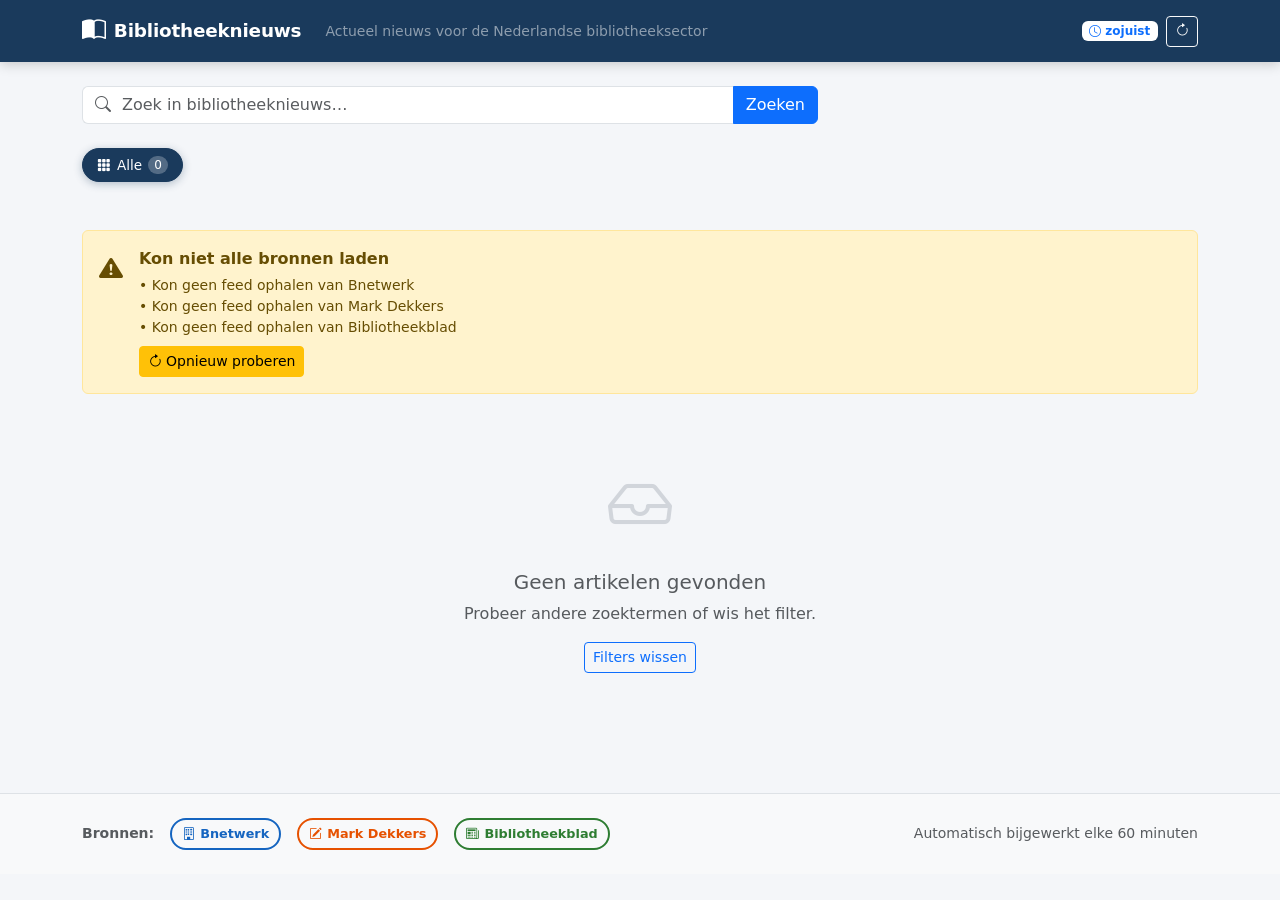
==== index.html @ ea824e27 "Converteer naar statische website (geen backend nodig) Volledig client-side app in HTML+JS — gewoon " ====
<!DOCTYPE html>
<html lang="nl">
<head>
  <meta charset="UTF-8">
  <meta name="viewport" content="width=device-width, initial-scale=1.0">
  <meta name="description" content="Actueel bibliotheeknieuws uit Nederland — automatisch bijgewerkt.">
  <title>Bibliotheeknieuws</title>
  <link rel="stylesheet" href="https://cdn.jsdelivr.net/npm/bootstrap@5.3.3/dist/css/bootstrap.min.css">
  <link rel="stylesheet" href="https://cdn.jsdelivr.net/npm/bootstrap-icons@1.11.3/font/bootstrap-icons.css">
  <link rel="stylesheet" href="static/style.css">
</head>
<body>

<!-- NAVBAR -->
<nav class="navbar navbar-expand-lg navbar-dark sticky-top" id="main-navbar">
  <div class="container-xl">
    <a class="navbar-brand d-flex align-items-center gap-2" href="index.html">
      <i class="bi bi-book-half fs-4"></i>
      <span class="fw-bold">Bibliotheeknieuws</span>
    </a>
    <span class="navbar-text text-white-50 small ms-2 d-none d-lg-block">
      Actueel nieuws voor de Nederlandse bibliotheeksector
    </span>
    <div class="ms-auto d-flex align-items-center gap-2">
      <span class="badge bg-white text-primary small d-none d-md-flex align-items-center gap-1" id="update-badge" style="display:none!important">
        <i class="bi bi-clock"></i>
        <span id="update-time"></span>
      </span>
      <button class="btn btn-sm btn-outline-light" id="refresh-btn" title="Nu bijwerken">
        <i class="bi bi-arrow-clockwise" id="refresh-icon"></i>
      </button>
    </div>
  </div>
</nav>

<!-- MAIN -->
<main class="container-xl py-4">

  <!-- Search bar -->
  <div class="row mb-4">
    <div class="col-lg-8">
      <div class="input-group">
        <span class="input-group-text bg-white border-end-0">
          <i class="bi bi-search text-muted"></i>
        </span>
        <input type="search" id="search-input" class="form-control border-start-0 ps-0"
               placeholder="Zoek in bibliotheeknieuws…" autocomplete="off">
        <button class="btn btn-primary" id="search-btn">Zoeken</button>
      </div>
    </div>
    <div class="col-lg-4 d-flex align-items-center justify-content-lg-end mt-2 mt-lg-0">
      <span id="results-count" class="text-muted small"></span>
    </div>
  </div>

  <!-- Category filter -->
  <div class="mb-4">
    <div class="d-flex flex-wrap gap-2 align-items-center" id="category-bar">
      <button class="category-pill active" data-category="Alle">
        <i class="bi bi-grid-3x3-gap-fill"></i> Alle
        <span class="count" id="count-alle">0</span>
      </button>
      <!-- Category pills inserted by JS -->
    </div>
  </div>

  <!-- Source filter -->
  <div class="d-flex flex-wrap gap-2 mb-4" id="source-bar">
    <!-- Source buttons inserted by JS -->
  </div>

  <!-- Loading state -->
  <div id="loading-state" class="py-5 text-center">
    <div class="spinner-border text-primary mb-3" role="status"></div>
    <p class="text-muted">Nieuws ophalen…</p>
  </div>

  <!-- Error state -->
  <div id="error-state" class="d-none">
    <div class="alert alert-warning d-flex align-items-start gap-3">
      <i class="bi bi-exclamation-triangle-fill fs-4 mt-1"></i>
      <div>
        <strong>Kon niet alle bronnen laden</strong>
        <div id="error-detail" class="small mt-1"></div>
        <button class="btn btn-sm btn-warning mt-2" id="retry-btn">
          <i class="bi bi-arrow-clockwise me-1"></i>Opnieuw proberen
        </button>
      </div>
    </div>
  </div>

  <!-- Article grid -->
  <div class="row g-4 d-none" id="articles-grid"></div>

  <!-- Empty state -->
  <div class="text-center py-5 d-none" id="empty-state">
    <div class="empty-state-icon mb-3"><i class="bi bi-inbox"></i></div>
    <h3 class="h5 text-muted">Geen artikelen gevonden</h3>
    <p class="text-muted">Probeer andere zoektermen of wis het filter.</p>
    <button class="btn btn-outline-primary btn-sm" id="clear-filter-btn">
      Filters wissen
    </button>
  </div>

</main>

<!-- FOOTER -->
<footer class="mt-5 py-4 border-top bg-light">
  <div class="container-xl">
    <div class="row g-3 align-items-center">
      <div class="col-md-8">
        <div class="d-flex flex-wrap gap-3 align-items-center" id="footer-sources"></div>
      </div>
      <div class="col-md-4 text-md-end text-muted small">
        Automatisch bijgewerkt elke 60 minuten
      </div>
    </div>
  </div>
</footer>

<!-- Toast container -->
<div id="toast-container" class="position-fixed bottom-0 end-0 p-3" style="z-index:9999"></div>

<script src="https://cdn.jsdelivr.net/npm/bootstrap@5.3.3/dist/js/bootstrap.bundle.min.js"></script>
<script src="static/app.js"></script>
</body>
</html>
---- static/style.css ----
/* =====================================================================
   Bibliotheeknieuws — main stylesheet
   ===================================================================== */

:root {
  --primary:      #1a3a5c;
  --primary-dark: #0f2540;
  --accent:       #f57c00;
  --bg:           #f4f6f9;
  --card-bg:      #ffffff;
  --card-shadow:  0 2px 8px rgba(0,0,0,.08);
  --card-shadow-h:0 6px 20px rgba(0,0,0,.14);
  --radius:       12px;
  --radius-sm:    6px;
  --text-muted:   #6b7280;
}

/* ----- Base ----- */
body {
  background: var(--bg);
  font-family: 'Segoe UI', system-ui, sans-serif;
  color: #1a1a2e;
}

/* ----- Navbar ----- */
#main-navbar {
  background: var(--primary) !important;
  box-shadow: 0 2px 12px rgba(0,0,0,.2);
}
#main-navbar .navbar-brand {
  font-size: 1.15rem;
  letter-spacing: -.01em;
}

/* ----- Source badges ----- */
.source-badge {
  display: inline-flex;
  align-items: center;
  gap: 5px;
  padding: 4px 10px;
  border-radius: 20px;
  border: 2px solid var(--src-color, #555);
  color: var(--src-color, #555);
  font-weight: 600;
  font-size: .8rem;
  transition: background .15s, color .15s;
}
.source-badge:hover {
  background: var(--src-color, #555);
  color: #fff;
}

.source-badge-sm {
  display: inline-flex;
  align-items: center;
  gap: 4px;
  padding: 2px 8px;
  border-radius: 20px;
  background: color-mix(in srgb, var(--src-color, #555) 12%, transparent);
  color: var(--src-color, #555);
  font-weight: 600;
  font-size: .72rem;
  white-space: nowrap;
}

/* ----- Source filter buttons ----- */
.source-filter-btn {
  display: inline-flex;
  align-items: center;
  gap: 6px;
  padding: 5px 14px;
  border-radius: 20px;
  border: 1.5px solid var(--src-color, #555);
  color: var(--src-color, #555);
  background: #fff;
  font-size: .82rem;
  font-weight: 600;
  cursor: pointer;
  transition: background .15s, color .15s;
}
.source-filter-btn .badge {
  background: color-mix(in srgb, var(--src-color, #555) 15%, transparent);
  color: var(--src-color, #555);
  font-weight: 700;
}
.source-filter-btn:hover,
.source-filter-btn.active {
  background: var(--src-color, #555);
  color: #fff;
}
.source-filter-btn.active .badge {
  background: rgba(255,255,255,.25);
  color: #fff;
}

/* ----- Category pills (filter bar) ----- */
.category-pill {
  display: inline-flex;
  align-items: center;
  gap: 6px;
  padding: 6px 14px;
  border-radius: 20px;
  border: 1.5px solid #d1d5db;
  color: #374151;
  text-decoration: none;
  font-size: .85rem;
  font-weight: 500;
  background: #fff;
  transition: border-color .15s, background .15s, color .15s, transform .1s;
}
.category-pill:hover {
  border-color: var(--primary);
  color: var(--primary);
  transform: translateY(-1px);
}
.category-pill.active {
  background: var(--primary);
  border-color: var(--primary);
  color: #fff;
  box-shadow: 0 2px 8px rgba(26,58,92,.3);
}
.category-pill .count {
  background: rgba(0,0,0,.1);
  border-radius: 10px;
  padding: 0 6px;
  font-size: .75rem;
}
.category-pill.active .count {
  background: rgba(255,255,255,.25);
}

/* ----- Category tags on cards ----- */
.category-tag {
  display: inline-flex;
  align-items: center;
  padding: 2px 8px;
  border-radius: 4px;
  font-size: .7rem;
  font-weight: 600;
  text-transform: uppercase;
  letter-spacing: .03em;
}

/* Category colours */
.cat-digitaal                { background:#dbeafe; color:#1d4ed8; }
.cat-beleid                  { background:#ede9fe; color:#6d28d9; }
.cat-lezen--educatie,
.cat-lezen-educatie          { background:#d1fae5; color:#065f46; }
.cat-statistieken            { background:#ccfbf1; color:#0f766e; }
.cat-innovatie               { background:#fef9c3; color:#854d0e; }
.cat-collectie               { background:#ffedd5; color:#9a3412; }
.cat-organisatie             { background:#f3f4f6; color:#374151; }
.cat-evenementen             { background:#fce7f3; color:#9d174d; }
.cat-overig                  { background:#f1f5f9; color:#475569; }

/* ----- News cards ----- */
.news-card {
  background: var(--card-bg);
  border-radius: var(--radius);
  box-shadow: var(--card-shadow);
  display: flex;
  flex-direction: column;
  overflow: hidden;
  transition: box-shadow .2s, transform .2s;
  position: relative;
}
.news-card:hover {
  box-shadow: var(--card-shadow-h);
  transform: translateY(-3px);
}

.news-card-img {
  height: 180px;
  overflow: hidden;
  background: #e5e7eb;
}
.news-card-img img {
  width: 100%;
  height: 100%;
  object-fit: cover;
  transition: transform .3s;
}
.news-card:hover .news-card-img img {
  transform: scale(1.04);
}

.news-card-body {
  padding: 1rem 1.1rem .75rem;
  flex: 1;
}

.news-title {
  font-size: 1rem;
  font-weight: 650;
  line-height: 1.35;
  margin-bottom: .4rem;
  /* 3-line clamp */
  display: -webkit-box;
  -webkit-line-clamp: 3;
  -webkit-box-orient: vertical;
  overflow: hidden;
}
.news-title a:hover {
  color: var(--primary) !important;
}

.news-summary {
  font-size: .85rem;
  line-height: 1.5;
  /* 3-line clamp */
  display: -webkit-box;
  -webkit-line-clamp: 3;
  -webkit-box-orient: vertical;
  overflow: hidden;
  margin-bottom: 0;
}

.news-card-footer {
  padding: .75rem 1.1rem;
  border-top: 1px solid #f1f5f9;
}
.btn-read-more {
  font-size: .82rem;
  font-weight: 600;
  color: var(--primary);
  text-decoration: none;
  display: inline-flex;
  align-items: center;
  gap: 4px;
  transition: gap .15s;
}
.btn-read-more:hover {
  gap: 8px;
  color: var(--accent);
}

/* ----- Empty state ----- */
.empty-state-icon {
  font-size: 4rem;
  color: #d1d5db;
}

/* ----- Pagination ----- */
.pagination .page-link {
  border-radius: var(--radius-sm) !important;
  color: var(--primary);
  border: 1.5px solid #e5e7eb;
}
.pagination .page-item.active .page-link {
  background: var(--primary);
  border-color: var(--primary);
}
.pagination .page-link:hover {
  background: #e8f0fe;
  border-color: var(--primary);
}

/* ----- Search input ----- */
.input-group .form-control:focus {
  box-shadow: none;
  border-color: var(--primary);
}
.input-group .input-group-text {
  border-color: #dee2e6;
}

/* ----- Refresh spinner ----- */
.spin {
  animation: spin .6s linear infinite;
}
@keyframes spin { to { transform: rotate(360deg); } }

/* ----- Scrollbar (WebKit) ----- */
::-webkit-scrollbar { width: 6px; height: 6px; }
::-webkit-scrollbar-track { background: transparent; }
::-webkit-scrollbar-thumb { background: #c4c9d4; border-radius: 3px; }
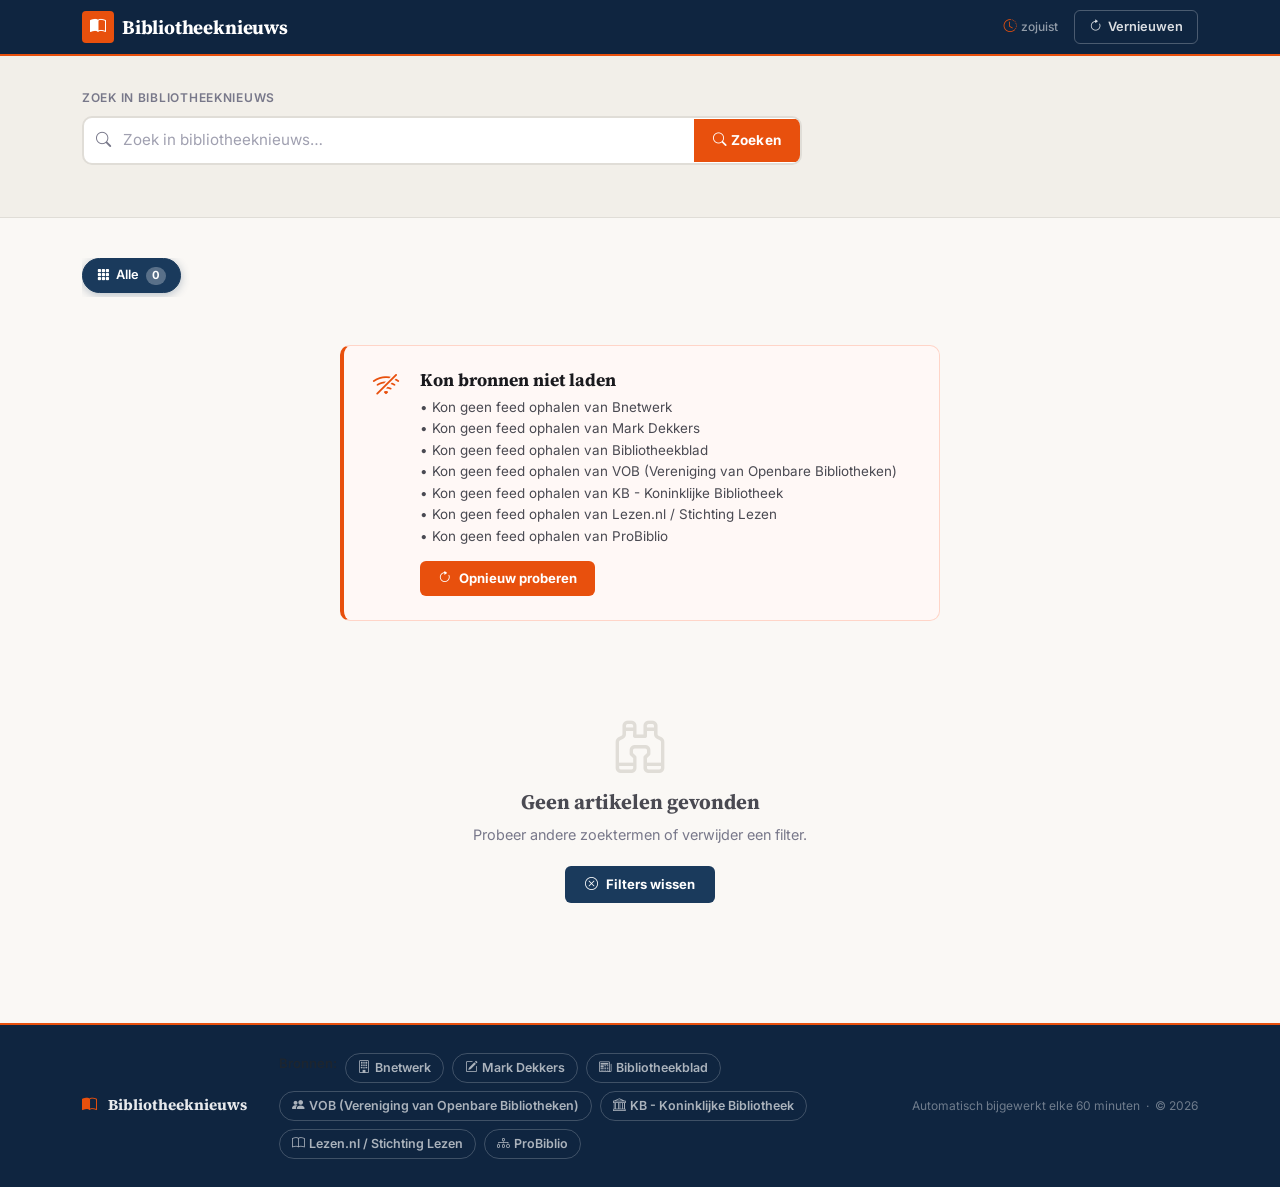
==== commit ca5382ca: "Verbeter UI/UX en content van bibliotheeknieuws-aggregator UI/UX (nu.nl + De Correspondent stijl): -" ====
--- a/index.html
+++ b/index.html
@@ -5,6 +5,9 @@
   <meta name="viewport" content="width=device-width, initial-scale=1.0">
   <meta name="description" content="Actueel bibliotheeknieuws uit Nederland — automatisch bijgewerkt.">
   <title>Bibliotheeknieuws</title>
+  <link rel="preconnect" href="https://fonts.googleapis.com">
+  <link rel="preconnect" href="https://fonts.gstatic.com" crossorigin>
+  <link href="https://fonts.googleapis.com/css2?family=Source+Serif+4:ital,opsz,wght@0,8..60,400;0,8..60,600;0,8..60,700;1,8..60,400&family=Inter:wght@400;500;600;700&display=swap" rel="stylesheet">
   <link rel="stylesheet" href="https://cdn.jsdelivr.net/npm/bootstrap@5.3.3/dist/css/bootstrap.min.css">
   <link rel="stylesheet" href="https://cdn.jsdelivr.net/npm/bootstrap-icons@1.11.3/font/bootstrap-icons.css">
   <link rel="stylesheet" href="static/style.css">
@@ -12,107 +15,206 @@
 <body>
 
 <!-- NAVBAR -->
-<nav class="navbar navbar-expand-lg navbar-dark sticky-top" id="main-navbar">
+<nav class="navbar sticky-top" id="main-navbar">
   <div class="container-xl">
     <a class="navbar-brand d-flex align-items-center gap-2" href="index.html">
-      <i class="bi bi-book-half fs-4"></i>
-      <span class="fw-bold">Bibliotheeknieuws</span>
+      <span class="navbar-logo-icon"><i class="bi bi-book-half"></i></span>
+      <span class="navbar-title">Bibliotheeknieuws</span>
     </a>
-    <span class="navbar-text text-white-50 small ms-2 d-none d-lg-block">
-      Actueel nieuws voor de Nederlandse bibliotheeksector
-    </span>
-    <div class="ms-auto d-flex align-items-center gap-2">
-      <span class="badge bg-white text-primary small d-none d-md-flex align-items-center gap-1" id="update-badge" style="display:none!important">
-        <i class="bi bi-clock"></i>
+    <div class="ms-auto d-flex align-items-center gap-3">
+      <span class="update-badge d-none d-md-flex align-items-center gap-1" id="update-badge" style="display:none!important">
+        <i class="bi bi-clock-history"></i>
         <span id="update-time"></span>
       </span>
-      <button class="btn btn-sm btn-outline-light" id="refresh-btn" title="Nu bijwerken">
+      <button class="btn-refresh" id="refresh-btn" title="Nu bijwerken">
         <i class="bi bi-arrow-clockwise" id="refresh-icon"></i>
+        <span class="d-none d-sm-inline">Vernieuwen</span>
       </button>
     </div>
   </div>
 </nav>
+
+<!-- HERO / SEARCH -->
+<div class="search-hero">
+  <div class="container-xl">
+    <div class="search-hero-inner">
+      <div class="search-wrapper">
+        <label class="search-label" for="search-input">Zoek in bibliotheeknieuws</label>
+        <div class="search-input-group">
+          <i class="bi bi-search search-icon"></i>
+          <input type="search" id="search-input" class="search-field"
+                 placeholder="Zoek in bibliotheeknieuws…" autocomplete="off">
+          <button class="btn-search" id="search-btn">
+            <i class="bi bi-search me-1"></i>Zoeken
+          </button>
+        </div>
+      </div>
+      <div class="results-count-wrap">
+        <span id="results-count" class="results-count"></span>
+      </div>
+    </div>
+  </div>
+</div>
 
 <!-- MAIN -->
 <main class="container-xl py-4">
 
-  <!-- Search bar -->
-  <div class="row mb-4">
-    <div class="col-lg-8">
-      <div class="input-group">
-        <span class="input-group-text bg-white border-end-0">
-          <i class="bi bi-search text-muted"></i>
-        </span>
-        <input type="search" id="search-input" class="form-control border-start-0 ps-0"
-               placeholder="Zoek in bibliotheeknieuws…" autocomplete="off">
-        <button class="btn btn-primary" id="search-btn">Zoeken</button>
-      </div>
-    </div>
-    <div class="col-lg-4 d-flex align-items-center justify-content-lg-end mt-2 mt-lg-0">
-      <span id="results-count" class="text-muted small"></span>
-    </div>
-  </div>
-
   <!-- Category filter -->
-  <div class="mb-4">
-    <div class="d-flex flex-wrap gap-2 align-items-center" id="category-bar">
-      <button class="category-pill active" data-category="Alle">
-        <i class="bi bi-grid-3x3-gap-fill"></i> Alle
-        <span class="count" id="count-alle">0</span>
-      </button>
-      <!-- Category pills inserted by JS -->
+  <div class="filter-section mb-3">
+    <div class="category-scroll-wrap">
+      <div class="d-flex gap-2 align-items-center" id="category-bar">
+        <button class="category-pill active" data-category="Alle">
+          <i class="bi bi-grid-3x3-gap-fill"></i>
+          <span>Alle</span>
+          <span class="count" id="count-alle">0</span>
+        </button>
+        <!-- Category pills inserted by JS -->
+      </div>
     </div>
   </div>
 
   <!-- Source filter -->
-  <div class="d-flex flex-wrap gap-2 mb-4" id="source-bar">
-    <!-- Source buttons inserted by JS -->
-  </div>
-
-  <!-- Loading state -->
-  <div id="loading-state" class="py-5 text-center">
-    <div class="spinner-border text-primary mb-3" role="status"></div>
-    <p class="text-muted">Nieuws ophalen…</p>
+  <div class="source-scroll-wrap mb-4">
+    <div class="d-flex gap-2" id="source-bar">
+      <!-- Source buttons inserted by JS -->
+    </div>
+  </div>
+
+  <!-- Loading state: skeleton cards -->
+  <div id="loading-state">
+    <div class="row g-3">
+      <div class="col-12 col-sm-6 col-lg-4">
+        <div class="skeleton-card">
+          <div class="skeleton-img"></div>
+          <div class="skeleton-body">
+            <div class="skeleton-line skeleton-line--short"></div>
+            <div class="skeleton-line skeleton-line--full"></div>
+            <div class="skeleton-line skeleton-line--full"></div>
+            <div class="skeleton-line skeleton-line--medium"></div>
+            <div class="skeleton-footer">
+              <div class="skeleton-line skeleton-line--xs"></div>
+              <div class="skeleton-line skeleton-line--xs"></div>
+            </div>
+          </div>
+        </div>
+      </div>
+      <div class="col-12 col-sm-6 col-lg-4">
+        <div class="skeleton-card">
+          <div class="skeleton-img"></div>
+          <div class="skeleton-body">
+            <div class="skeleton-line skeleton-line--short"></div>
+            <div class="skeleton-line skeleton-line--full"></div>
+            <div class="skeleton-line skeleton-line--medium"></div>
+            <div class="skeleton-line skeleton-line--full"></div>
+            <div class="skeleton-footer">
+              <div class="skeleton-line skeleton-line--xs"></div>
+              <div class="skeleton-line skeleton-line--xs"></div>
+            </div>
+          </div>
+        </div>
+      </div>
+      <div class="col-12 col-sm-6 col-lg-4 d-none d-lg-block">
+        <div class="skeleton-card">
+          <div class="skeleton-img"></div>
+          <div class="skeleton-body">
+            <div class="skeleton-line skeleton-line--short"></div>
+            <div class="skeleton-line skeleton-line--full"></div>
+            <div class="skeleton-line skeleton-line--full"></div>
+            <div class="skeleton-line skeleton-line--medium"></div>
+            <div class="skeleton-footer">
+              <div class="skeleton-line skeleton-line--xs"></div>
+              <div class="skeleton-line skeleton-line--xs"></div>
+            </div>
+          </div>
+        </div>
+      </div>
+      <div class="col-12 col-sm-6 col-lg-4 d-none d-sm-block">
+        <div class="skeleton-card">
+          <div class="skeleton-img"></div>
+          <div class="skeleton-body">
+            <div class="skeleton-line skeleton-line--short"></div>
+            <div class="skeleton-line skeleton-line--full"></div>
+            <div class="skeleton-line skeleton-line--medium"></div>
+            <div class="skeleton-footer">
+              <div class="skeleton-line skeleton-line--xs"></div>
+              <div class="skeleton-line skeleton-line--xs"></div>
+            </div>
+          </div>
+        </div>
+      </div>
+      <div class="col-12 col-sm-6 col-lg-4 d-none d-lg-block">
+        <div class="skeleton-card">
+          <div class="skeleton-img"></div>
+          <div class="skeleton-body">
+            <div class="skeleton-line skeleton-line--short"></div>
+            <div class="skeleton-line skeleton-line--full"></div>
+            <div class="skeleton-line skeleton-line--full"></div>
+            <div class="skeleton-footer">
+              <div class="skeleton-line skeleton-line--xs"></div>
+              <div class="skeleton-line skeleton-line--xs"></div>
+            </div>
+          </div>
+        </div>
+      </div>
+      <div class="col-12 col-sm-6 col-lg-4 d-none d-lg-block">
+        <div class="skeleton-card">
+          <div class="skeleton-img"></div>
+          <div class="skeleton-body">
+            <div class="skeleton-line skeleton-line--short"></div>
+            <div class="skeleton-line skeleton-line--full"></div>
+            <div class="skeleton-line skeleton-line--medium"></div>
+            <div class="skeleton-line skeleton-line--full"></div>
+            <div class="skeleton-footer">
+              <div class="skeleton-line skeleton-line--xs"></div>
+              <div class="skeleton-line skeleton-line--xs"></div>
+            </div>
+          </div>
+        </div>
+      </div>
+    </div>
+    <p class="loading-label">Nieuws ophalen…</p>
   </div>
 
   <!-- Error state -->
   <div id="error-state" class="d-none">
-    <div class="alert alert-warning d-flex align-items-start gap-3">
-      <i class="bi bi-exclamation-triangle-fill fs-4 mt-1"></i>
-      <div>
-        <strong>Kon niet alle bronnen laden</strong>
-        <div id="error-detail" class="small mt-1"></div>
-        <button class="btn btn-sm btn-warning mt-2" id="retry-btn">
-          <i class="bi bi-arrow-clockwise me-1"></i>Opnieuw proberen
+    <div class="error-card">
+      <div class="error-icon"><i class="bi bi-wifi-off"></i></div>
+      <div class="error-content">
+        <h2 class="error-title">Kon bronnen niet laden</h2>
+        <p class="error-detail" id="error-detail"></p>
+        <button class="btn-retry" id="retry-btn">
+          <i class="bi bi-arrow-clockwise me-2"></i>Opnieuw proberen
         </button>
       </div>
     </div>
   </div>
 
   <!-- Article grid -->
-  <div class="row g-4 d-none" id="articles-grid"></div>
+  <div class="row g-3 d-none" id="articles-grid"></div>
 
   <!-- Empty state -->
-  <div class="text-center py-5 d-none" id="empty-state">
-    <div class="empty-state-icon mb-3"><i class="bi bi-inbox"></i></div>
-    <h3 class="h5 text-muted">Geen artikelen gevonden</h3>
-    <p class="text-muted">Probeer andere zoektermen of wis het filter.</p>
-    <button class="btn btn-outline-primary btn-sm" id="clear-filter-btn">
-      Filters wissen
+  <div class="empty-state d-none" id="empty-state">
+    <div class="empty-state-icon"><i class="bi bi-binoculars"></i></div>
+    <h2 class="empty-state-title">Geen artikelen gevonden</h2>
+    <p class="empty-state-text">Probeer andere zoektermen of verwijder een filter.</p>
+    <button class="btn-clear-filter" id="clear-filter-btn">
+      <i class="bi bi-x-circle me-2"></i>Filters wissen
     </button>
   </div>
 
 </main>
 
 <!-- FOOTER -->
-<footer class="mt-5 py-4 border-top bg-light">
+<footer class="site-footer">
   <div class="container-xl">
-    <div class="row g-3 align-items-center">
-      <div class="col-md-8">
-        <div class="d-flex flex-wrap gap-3 align-items-center" id="footer-sources"></div>
-      </div>
-      <div class="col-md-4 text-md-end text-muted small">
-        Automatisch bijgewerkt elke 60 minuten
+    <div class="footer-inner">
+      <div class="footer-brand">
+        <i class="bi bi-book-half me-2"></i>
+        <span>Bibliotheeknieuws</span>
+      </div>
+      <div class="footer-sources" id="footer-sources"></div>
+      <div class="footer-meta">
+        Automatisch bijgewerkt elke 60 minuten &nbsp;&middot;&nbsp; &copy; <span id="footer-year"></span>
       </div>
     </div>
   </div>
@@ -122,6 +224,9 @@
 <div id="toast-container" class="position-fixed bottom-0 end-0 p-3" style="z-index:9999"></div>
 
 <script src="https://cdn.jsdelivr.net/npm/bootstrap@5.3.3/dist/js/bootstrap.bundle.min.js"></script>
+<script>
+  document.getElementById('footer-year').textContent = new Date().getFullYear();
+</script>
 <script src="static/app.js"></script>
 </body>
 </html>
--- a/static/style.css
+++ b/static/style.css
@@ -1,276 +1,824 @@
 /* =====================================================================
-   Bibliotheeknieuws — main stylesheet
+   Bibliotheeknieuws — hoofdstijlblad
+   Stijl: nu.nl compact × De Correspondent editorial
    ===================================================================== */
 
+/* ----- Google Fonts fallback stack ---------------------------------- */
+@import url('https://fonts.googleapis.com/css2?family=Source+Serif+4:ital,opsz,wght@0,8..60,400;0,8..60,600;0,8..60,700;1,8..60,400&family=Inter:wght@400;500;600;700&display=swap');
+
+/* ----- Design tokens ------------------------------------------------ */
 :root {
-  --primary:      #1a3a5c;
-  --primary-dark: #0f2540;
-  --accent:       #f57c00;
-  --bg:           #f4f6f9;
-  --card-bg:      #ffffff;
-  --card-shadow:  0 2px 8px rgba(0,0,0,.08);
-  --card-shadow-h:0 6px 20px rgba(0,0,0,.14);
-  --radius:       12px;
-  --radius-sm:    6px;
-  --text-muted:   #6b7280;
-}
-
-/* ----- Base ----- */
+  /* Kleuren */
+  --primary:        #1a3a5c;   /* donkerblauw, navbar / knoppen */
+  --primary-dark:   #0f2540;   /* hover / active */
+  --primary-light:  #e8eef5;   /* lichte tint voor hover-states */
+  --accent:         #e8500d;   /* nu.nl-oranje/rood accent */
+  --accent-light:   #fff0ea;   /* lichte accentachtergrond */
+  --accent-dark:    #c43d07;   /* donker accent hover */
+
+  /* Achtergronden */
+  --bg:             #faf8f5;   /* De Correspondent warm off-white */
+  --bg-alt:         #f2efe9;   /* iets donkerdere variant */
+  --card-bg:        #ffffff;
+  --navbar-bg:      #0f2540;   /* bijna-zwart donkerblauw */
+
+  /* Typografie */
+  --font-serif:     'Source Serif 4', Georgia, 'Times New Roman', serif;
+  --font-sans:      'Inter', 'Segoe UI', system-ui, -apple-system, sans-serif;
+  --text-primary:   #1a1a1e;
+  --text-secondary: #4a4a52;
+  --text-muted:     #78788a;
+  --text-light:     #a0a0b0;
+
+  /* Randen & schaduwen */
+  --border:         #e0ddd7;
+  --border-light:   #ece9e3;
+  --radius:         10px;
+  --radius-sm:      6px;
+  --radius-xs:      4px;
+  --shadow-sm:      0 1px 4px rgba(0,0,0,.07), 0 2px 8px rgba(0,0,0,.05);
+  --shadow-md:      0 4px 16px rgba(0,0,0,.10), 0 1px 4px rgba(0,0,0,.06);
+  --shadow-lg:      0 8px 32px rgba(0,0,0,.13), 0 2px 8px rgba(0,0,0,.07);
+
+  /* Maatvoering */
+  --navbar-h:       56px;
+}
+
+/* ----- Reset & basis ------------------------------------------------ */
+*, *::before, *::after { box-sizing: border-box; }
+
+html { scroll-behavior: smooth; }
+
 body {
   background: var(--bg);
-  font-family: 'Segoe UI', system-ui, sans-serif;
-  color: #1a1a2e;
-}
-
-/* ----- Navbar ----- */
+  font-family: var(--font-sans);
+  font-size: 15px;
+  line-height: 1.6;
+  color: var(--text-primary);
+  -webkit-font-smoothing: antialiased;
+  -moz-osx-font-smoothing: grayscale;
+}
+
+a { color: inherit; }
+button { cursor: pointer; font-family: inherit; }
+
+/* ----- Scrollbar (WebKit) ------------------------------------------ */
+::-webkit-scrollbar          { width: 5px; height: 5px; }
+::-webkit-scrollbar-track    { background: transparent; }
+::-webkit-scrollbar-thumb    { background: var(--border); border-radius: 4px; }
+::-webkit-scrollbar-thumb:hover { background: var(--text-muted); }
+
+/* ===================================================================
+   NAVBAR
+   =================================================================== */
 #main-navbar {
-  background: var(--primary) !important;
-  box-shadow: 0 2px 12px rgba(0,0,0,.2);
-}
-#main-navbar .navbar-brand {
-  font-size: 1.15rem;
+  background: var(--navbar-bg);
+  height: var(--navbar-h);
+  border-bottom: 2px solid var(--accent);
+  z-index: 1030;
+}
+
+#main-navbar .container-xl {
+  height: 100%;
+  display: flex;
+  align-items: center;
+}
+
+.navbar-brand {
+  text-decoration: none;
+  display: flex;
+  align-items: center;
+  gap: .55rem;
+  padding: 0;
+}
+
+.navbar-logo-icon {
+  display: flex;
+  align-items: center;
+  justify-content: center;
+  width: 32px;
+  height: 32px;
+  background: var(--accent);
+  border-radius: var(--radius-xs);
+  color: #fff;
+  font-size: 1rem;
+  flex-shrink: 0;
+}
+
+.navbar-title {
+  font-family: var(--font-serif);
+  font-size: 1.2rem;
+  font-weight: 700;
+  color: #ffffff;
   letter-spacing: -.01em;
 }
 
-/* ----- Source badges ----- */
-.source-badge {
+/* Update badge */
+.update-badge {
+  font-size: .75rem;
+  font-weight: 500;
+  color: rgba(255,255,255,.55);
+  gap: .35rem;
+  white-space: nowrap;
+}
+.update-badge i { font-size: .8rem; color: var(--accent); }
+
+/* Vernieuwen knop */
+.btn-refresh {
   display: inline-flex;
   align-items: center;
-  gap: 5px;
-  padding: 4px 10px;
-  border-radius: 20px;
-  border: 2px solid var(--src-color, #555);
-  color: var(--src-color, #555);
+  gap: .4rem;
+  padding: 6px 14px;
+  background: transparent;
+  border: 1.5px solid rgba(255,255,255,.25);
+  border-radius: var(--radius-sm);
+  color: rgba(255,255,255,.85);
+  font-size: .8rem;
   font-weight: 600;
+  transition: background .15s, border-color .15s, color .15s;
+}
+.btn-refresh:hover {
+  background: var(--accent);
+  border-color: var(--accent);
+  color: #fff;
+}
+
+/* Spin animatie */
+.spin { animation: spin .6s linear infinite; }
+@keyframes spin { to { transform: rotate(360deg); } }
+
+/* ===================================================================
+   ZOEK HERO
+   =================================================================== */
+.search-hero {
+  background: var(--bg-alt);
+  border-bottom: 1px solid var(--border);
+  padding: 1.5rem 0 1.25rem;
+}
+
+.search-hero-inner {
+  max-width: 720px;
+}
+
+.search-label {
+  display: block;
+  font-size: .75rem;
+  font-weight: 600;
+  text-transform: uppercase;
+  letter-spacing: .06em;
+  color: var(--text-muted);
+  margin-bottom: .55rem;
+}
+
+.search-input-group {
+  display: flex;
+  align-items: center;
+  background: #fff;
+  border: 2px solid var(--border);
+  border-radius: var(--radius);
+  overflow: hidden;
+  transition: border-color .15s, box-shadow .15s;
+}
+.search-input-group:focus-within {
+  border-color: var(--primary);
+  box-shadow: 0 0 0 3px rgba(26,58,92,.1);
+}
+
+.search-icon {
+  flex-shrink: 0;
+  padding: 0 .75rem;
+  color: var(--text-muted);
+  font-size: .95rem;
+  pointer-events: none;
+}
+
+.search-field {
+  flex: 1;
+  border: none;
+  outline: none;
+  padding: .65rem .25rem .65rem 0;
+  font-family: var(--font-sans);
+  font-size: .95rem;
+  color: var(--text-primary);
+  background: transparent;
+  min-width: 0;
+}
+.search-field::placeholder { color: var(--text-light); }
+
+.btn-search {
+  flex-shrink: 0;
+  padding: .65rem 1.2rem;
+  background: var(--accent);
+  border: none;
+  color: #fff;
+  font-size: .85rem;
+  font-weight: 700;
+  letter-spacing: .01em;
+  transition: background .15s;
+}
+.btn-search:hover { background: var(--accent-dark); }
+
+.results-count-wrap {
+  margin-top: .6rem;
+  min-height: 1.25em;
+}
+.results-count {
   font-size: .8rem;
-  transition: background .15s, color .15s;
-}
-.source-badge:hover {
-  background: var(--src-color, #555);
-  color: #fff;
-}
-
-.source-badge-sm {
+  font-weight: 500;
+  color: var(--text-muted);
+}
+
+/* ===================================================================
+   FILTERBALK — CATEGORIEËN
+   =================================================================== */
+.filter-section {
+  padding-top: 1rem;
+}
+
+.category-scroll-wrap {
+  overflow-x: auto;
+  -webkit-overflow-scrolling: touch;
+  padding-bottom: 4px;  /* ruimte voor scrollbar */
+  scrollbar-width: none;
+}
+.category-scroll-wrap::-webkit-scrollbar { display: none; }
+
+#category-bar {
+  flex-wrap: nowrap;          /* horizontaal scrollbaar op mobiel */
+  white-space: nowrap;
+}
+
+/* category-pill base */
+.category-pill {
   display: inline-flex;
   align-items: center;
-  gap: 4px;
-  padding: 2px 8px;
-  border-radius: 20px;
-  background: color-mix(in srgb, var(--src-color, #555) 12%, transparent);
-  color: var(--src-color, #555);
+  gap: .4rem;
+  padding: 6px 14px;
+  border-radius: 999px;
+  border: 1.5px solid var(--border);
+  background: #fff;
+  color: var(--text-secondary);
+  font-family: var(--font-sans);
+  font-size: .8rem;
   font-weight: 600;
-  font-size: .72rem;
   white-space: nowrap;
-}
-
-/* ----- Source filter buttons ----- */
+  text-decoration: none;
+  transition: border-color .15s, background .15s, color .15s, transform .1s, box-shadow .15s;
+  cursor: pointer;
+}
+.category-pill:hover {
+  border-color: var(--primary);
+  color: var(--primary);
+  background: var(--primary-light);
+  transform: translateY(-1px);
+  box-shadow: var(--shadow-sm);
+}
+.category-pill.active {
+  background: var(--primary);
+  border-color: var(--primary);
+  color: #fff;
+  box-shadow: 0 2px 10px rgba(26,58,92,.3);
+}
+.category-pill .count {
+  background: rgba(0,0,0,.12);
+  border-radius: 999px;
+  padding: 0 6px;
+  font-size: .7rem;
+  font-weight: 700;
+  min-width: 20px;
+  text-align: center;
+}
+.category-pill.active .count {
+  background: rgba(255,255,255,.28);
+}
+
+/* ===================================================================
+   FILTERBALK — BRONNEN
+   =================================================================== */
+.source-scroll-wrap {
+  overflow-x: auto;
+  -webkit-overflow-scrolling: touch;
+  scrollbar-width: none;
+}
+.source-scroll-wrap::-webkit-scrollbar { display: none; }
+
+#source-bar {
+  flex-wrap: nowrap;
+  white-space: nowrap;
+}
+
 .source-filter-btn {
   display: inline-flex;
   align-items: center;
-  gap: 6px;
-  padding: 5px 14px;
-  border-radius: 20px;
-  border: 1.5px solid var(--src-color, #555);
+  gap: .45rem;
+  padding: 5px 13px;
+  border-radius: 999px;
+  border: 1.5px solid var(--src-color, #888);
+  background: #fff;
   color: var(--src-color, #555);
-  background: #fff;
-  font-size: .82rem;
+  font-family: var(--font-sans);
+  font-size: .78rem;
   font-weight: 600;
+  white-space: nowrap;
+  transition: background .15s, color .15s, box-shadow .15s;
   cursor: pointer;
-  transition: background .15s, color .15s;
 }
 .source-filter-btn .badge {
   background: color-mix(in srgb, var(--src-color, #555) 15%, transparent);
   color: var(--src-color, #555);
   font-weight: 700;
+  font-size: .68rem;
+  padding: 1px 6px;
+  border-radius: 999px;
 }
 .source-filter-btn:hover,
 .source-filter-btn.active {
   background: var(--src-color, #555);
   color: #fff;
+  box-shadow: 0 2px 8px color-mix(in srgb, var(--src-color, #555) 35%, transparent);
 }
 .source-filter-btn.active .badge {
-  background: rgba(255,255,255,.25);
-  color: #fff;
-}
-
-/* ----- Category pills (filter bar) ----- */
-.category-pill {
-  display: inline-flex;
-  align-items: center;
-  gap: 6px;
-  padding: 6px 14px;
-  border-radius: 20px;
-  border: 1.5px solid #d1d5db;
-  color: #374151;
-  text-decoration: none;
-  font-size: .85rem;
-  font-weight: 500;
-  background: #fff;
-  transition: border-color .15s, background .15s, color .15s, transform .1s;
-}
-.category-pill:hover {
-  border-color: var(--primary);
-  color: var(--primary);
-  transform: translateY(-1px);
-}
-.category-pill.active {
-  background: var(--primary);
-  border-color: var(--primary);
-  color: #fff;
-  box-shadow: 0 2px 8px rgba(26,58,92,.3);
-}
-.category-pill .count {
-  background: rgba(0,0,0,.1);
-  border-radius: 10px;
-  padding: 0 6px;
-  font-size: .75rem;
-}
-.category-pill.active .count {
-  background: rgba(255,255,255,.25);
-}
-
-/* ----- Category tags on cards ----- */
-.category-tag {
-  display: inline-flex;
-  align-items: center;
-  padding: 2px 8px;
-  border-radius: 4px;
-  font-size: .7rem;
-  font-weight: 600;
-  text-transform: uppercase;
-  letter-spacing: .03em;
-}
-
-/* Category colours */
-.cat-digitaal                { background:#dbeafe; color:#1d4ed8; }
-.cat-beleid                  { background:#ede9fe; color:#6d28d9; }
-.cat-lezen--educatie,
-.cat-lezen-educatie          { background:#d1fae5; color:#065f46; }
-.cat-statistieken            { background:#ccfbf1; color:#0f766e; }
-.cat-innovatie               { background:#fef9c3; color:#854d0e; }
-.cat-collectie               { background:#ffedd5; color:#9a3412; }
-.cat-organisatie             { background:#f3f4f6; color:#374151; }
-.cat-evenementen             { background:#fce7f3; color:#9d174d; }
-.cat-overig                  { background:#f1f5f9; color:#475569; }
-
-/* ----- News cards ----- */
+  background: rgba(255,255,255,.28);
+  color: #fff;
+}
+
+/* ===================================================================
+   NIEUWSKAARTEN
+   =================================================================== */
 .news-card {
   background: var(--card-bg);
   border-radius: var(--radius);
-  box-shadow: var(--card-shadow);
+  box-shadow: var(--shadow-sm);
+  border: 1px solid var(--border-light);
   display: flex;
   flex-direction: column;
   overflow: hidden;
-  transition: box-shadow .2s, transform .2s;
+  height: 100%;
+  transition: box-shadow .2s, transform .2s, border-color .2s;
   position: relative;
 }
 .news-card:hover {
-  box-shadow: var(--card-shadow-h);
-  transform: translateY(-3px);
-}
-
+  box-shadow: var(--shadow-lg);
+  transform: translateY(-4px);
+  border-color: var(--border);
+}
+
+/* Afbeelding */
 .news-card-img {
-  height: 180px;
+  height: 168px;
   overflow: hidden;
-  background: #e5e7eb;
+  background: linear-gradient(135deg, var(--bg-alt) 0%, var(--border-light) 100%);
+  flex-shrink: 0;
+  position: relative;
 }
 .news-card-img img {
   width: 100%;
   height: 100%;
   object-fit: cover;
-  transition: transform .3s;
+  transition: transform .35s ease;
+  display: block;
 }
 .news-card:hover .news-card-img img {
-  transform: scale(1.04);
-}
-
+  transform: scale(1.05);
+}
+
+/* Categorie tag over afbeelding */
+.news-card-img .category-tag {
+  position: absolute;
+  top: 8px;
+  left: 8px;
+  z-index: 2;
+}
+
+/* Body */
 .news-card-body {
-  padding: 1rem 1.1rem .75rem;
+  padding: .9rem 1rem .6rem;
   flex: 1;
-}
-
+  display: flex;
+  flex-direction: column;
+  gap: .4rem;
+}
+
+/* Meta-regel boven de titel */
+.news-card-meta {
+  display: flex;
+  align-items: center;
+  gap: .5rem;
+  flex-wrap: wrap;
+}
+
+/* Titel — serif + bold, nu.nl-stijl */
 .news-title {
-  font-size: 1rem;
-  font-weight: 650;
-  line-height: 1.35;
-  margin-bottom: .4rem;
-  /* 3-line clamp */
+  font-family: var(--font-serif);
+  font-size: 1.05rem;
+  font-weight: 700;
+  line-height: 1.3;
+  color: var(--text-primary);
+  margin: 0;
   display: -webkit-box;
   -webkit-line-clamp: 3;
   -webkit-box-orient: vertical;
   overflow: hidden;
 }
+.news-title a {
+  color: inherit;
+  text-decoration: none;
+}
 .news-title a:hover {
-  color: var(--primary) !important;
-}
-
+  color: var(--accent) !important;
+}
+
+/* Samenvatting */
 .news-summary {
-  font-size: .85rem;
-  line-height: 1.5;
-  /* 3-line clamp */
+  font-size: .84rem;
+  line-height: 1.55;
+  color: var(--text-secondary);
+  margin: 0;
   display: -webkit-box;
   -webkit-line-clamp: 3;
   -webkit-box-orient: vertical;
   overflow: hidden;
-  margin-bottom: 0;
-}
-
+  flex: 1;
+}
+
+/* Footer van de kaart */
 .news-card-footer {
-  padding: .75rem 1.1rem;
-  border-top: 1px solid #f1f5f9;
-}
+  padding: .6rem 1rem .7rem;
+  border-top: 1px solid var(--border-light);
+  display: flex;
+  align-items: center;
+  justify-content: space-between;
+  gap: .5rem;
+}
+
+/* Lees meer knop */
 .btn-read-more {
-  font-size: .82rem;
-  font-weight: 600;
+  font-family: var(--font-sans);
+  font-size: .78rem;
+  font-weight: 700;
   color: var(--primary);
   text-decoration: none;
   display: inline-flex;
   align-items: center;
   gap: 4px;
-  transition: gap .15s;
+  letter-spacing: .01em;
+  transition: color .15s, gap .15s;
+  white-space: nowrap;
 }
 .btn-read-more:hover {
+  color: var(--accent);
   gap: 8px;
+}
+
+/* Bron badge op kaart */
+.source-badge-sm {
+  display: inline-flex;
+  align-items: center;
+  gap: 4px;
+  padding: 2px 8px;
+  border-radius: 999px;
+  background: color-mix(in srgb, var(--src-color, #555) 10%, transparent);
+  color: var(--src-color, #555);
+  font-family: var(--font-sans);
+  font-weight: 700;
+  font-size: .68rem;
+  letter-spacing: .01em;
+  white-space: nowrap;
+  border: 1px solid color-mix(in srgb, var(--src-color, #555) 20%, transparent);
+}
+
+/* ===================================================================
+   CATEGORIE-KLEUREN (tags op kaarten)
+   =================================================================== */
+.category-tag {
+  display: inline-flex;
+  align-items: center;
+  padding: 2px 8px;
+  border-radius: var(--radius-xs);
+  font-family: var(--font-sans);
+  font-size: .67rem;
+  font-weight: 700;
+  text-transform: uppercase;
+  letter-spacing: .05em;
+  white-space: nowrap;
+}
+
+.cat-digitaal        { background: #dbeafe; color: #1d4ed8; }
+.cat-beleid          { background: #ede9fe; color: #6d28d9; }
+.cat-lezen--educatie,
+.cat-lezen-educatie  { background: #d1fae5; color: #065f46; }
+.cat-statistieken    { background: #ccfbf1; color: #0f766e; }
+.cat-innovatie       { background: #fef3c7; color: #92400e; }
+.cat-collectie       { background: #ffedd5; color: #9a3412; }
+.cat-organisatie     { background: #f3f4f6; color: #374151; }
+.cat-evenementen     { background: #fce7f3; color: #9d174d; }
+.cat-overig          { background: #f1f5f9; color: #475569; }
+
+/* ===================================================================
+   SKELETON LOADING CARDS
+   =================================================================== */
+@keyframes skeleton-pulse {
+  0%, 100% { opacity: 1; }
+  50%       { opacity: .45; }
+}
+
+.skeleton-card {
+  background: var(--card-bg);
+  border-radius: var(--radius);
+  border: 1px solid var(--border-light);
+  box-shadow: var(--shadow-sm);
+  overflow: hidden;
+  animation: skeleton-pulse 1.6s ease-in-out infinite;
+}
+
+.skeleton-img {
+  height: 168px;
+  background: linear-gradient(90deg, var(--bg-alt) 0%, var(--border) 50%, var(--bg-alt) 100%);
+  background-size: 200% 100%;
+  animation: skeleton-shimmer 1.8s linear infinite, skeleton-pulse 1.6s ease-in-out infinite;
+}
+@keyframes skeleton-shimmer {
+  0%   { background-position: -200% 0; }
+  100% { background-position:  200% 0; }
+}
+
+.skeleton-body {
+  padding: .9rem 1rem .7rem;
+  display: flex;
+  flex-direction: column;
+  gap: .55rem;
+}
+
+.skeleton-line {
+  height: 12px;
+  background: var(--bg-alt);
+  border-radius: 4px;
+}
+.skeleton-line--xs     { width: 30%; height: 10px; }
+.skeleton-line--short  { width: 45%; height: 14px; }
+.skeleton-line--medium { width: 72%; }
+.skeleton-line--full   { width: 100%; }
+
+.skeleton-footer {
+  display: flex;
+  justify-content: space-between;
+  margin-top: .3rem;
+  padding-top: .55rem;
+  border-top: 1px solid var(--border-light);
+}
+
+.loading-label {
+  text-align: center;
+  margin-top: 1.5rem;
+  font-size: .85rem;
+  color: var(--text-muted);
+  font-weight: 500;
+  letter-spacing: .02em;
+}
+
+/* ===================================================================
+   ERROR STATE
+   =================================================================== */
+.error-card {
+  display: flex;
+  align-items: flex-start;
+  gap: 1.25rem;
+  padding: 1.5rem 1.75rem;
+  background: #fff8f6;
+  border: 1.5px solid #ffd5c8;
+  border-left: 4px solid var(--accent);
+  border-radius: var(--radius);
+  max-width: 600px;
+  margin: 2rem auto;
+}
+
+.error-icon {
+  font-size: 1.75rem;
   color: var(--accent);
-}
-
-/* ----- Empty state ----- */
+  flex-shrink: 0;
+  line-height: 1;
+  margin-top: .1rem;
+}
+
+.error-title {
+  font-family: var(--font-serif);
+  font-size: 1.1rem;
+  font-weight: 700;
+  color: var(--text-primary);
+  margin: 0 0 .35rem;
+}
+
+.error-detail {
+  font-size: .84rem;
+  color: var(--text-secondary);
+  margin: 0 0 .85rem;
+}
+
+.btn-retry {
+  display: inline-flex;
+  align-items: center;
+  padding: 7px 18px;
+  background: var(--accent);
+  border: none;
+  border-radius: var(--radius-sm);
+  color: #fff;
+  font-size: .82rem;
+  font-weight: 700;
+  transition: background .15s, transform .1s;
+}
+.btn-retry:hover {
+  background: var(--accent-dark);
+  transform: translateY(-1px);
+}
+
+/* ===================================================================
+   EMPTY STATE
+   =================================================================== */
+.empty-state {
+  text-align: center;
+  padding: 4rem 1rem 3rem;
+}
+
 .empty-state-icon {
-  font-size: 4rem;
-  color: #d1d5db;
-}
-
-/* ----- Pagination ----- */
+  font-size: 3.5rem;
+  color: var(--border);
+  display: block;
+  margin-bottom: 1rem;
+  line-height: 1;
+}
+
+.empty-state-title {
+  font-family: var(--font-serif);
+  font-size: 1.3rem;
+  font-weight: 700;
+  color: var(--text-secondary);
+  margin-bottom: .5rem;
+}
+
+.empty-state-text {
+  font-size: .9rem;
+  color: var(--text-muted);
+  margin-bottom: 1.25rem;
+}
+
+.btn-clear-filter {
+  display: inline-flex;
+  align-items: center;
+  padding: 8px 20px;
+  background: var(--primary);
+  border: none;
+  border-radius: var(--radius-sm);
+  color: #fff;
+  font-size: .82rem;
+  font-weight: 700;
+  transition: background .15s, transform .1s;
+}
+.btn-clear-filter:hover {
+  background: var(--primary-dark);
+  transform: translateY(-1px);
+}
+
+/* ===================================================================
+   SOURCE BADGE (footer links van de kaart)
+   — ook gebruikt in de footer van de pagina
+   =================================================================== */
+.source-badge {
+  display: inline-flex;
+  align-items: center;
+  gap: 5px;
+  padding: 4px 12px;
+  border-radius: 999px;
+  border: 1.5px solid var(--src-color, #555);
+  color: var(--src-color, #555);
+  font-family: var(--font-sans);
+  font-weight: 600;
+  font-size: .78rem;
+  text-decoration: none;
+  transition: background .15s, color .15s;
+}
+.source-badge:hover {
+  background: var(--src-color, #555);
+  color: #fff;
+}
+
+/* ===================================================================
+   FOOTER
+   =================================================================== */
+.site-footer {
+  background: var(--navbar-bg);
+  border-top: 2px solid var(--accent);
+  padding: 1.75rem 0;
+  margin-top: 3rem;
+  color: rgba(255,255,255,.6);
+}
+
+.footer-inner {
+  display: flex;
+  flex-wrap: wrap;
+  align-items: center;
+  gap: 1rem 2rem;
+}
+
+.footer-brand {
+  font-family: var(--font-serif);
+  font-weight: 700;
+  color: rgba(255,255,255,.9);
+  font-size: .95rem;
+  flex-shrink: 0;
+}
+.footer-brand i { color: var(--accent); }
+
+.footer-sources {
+  display: flex;
+  flex-wrap: wrap;
+  gap: .5rem;
+  flex: 1;
+}
+
+/* Bronlinks in de footer witte kleur */
+#footer-sources .source-badge {
+  border-color: rgba(255,255,255,.2);
+  color: rgba(255,255,255,.65);
+}
+#footer-sources .source-badge:hover {
+  background: rgba(255,255,255,.12);
+  color: rgba(255,255,255,.95);
+  border-color: rgba(255,255,255,.4);
+}
+
+.footer-meta {
+  font-size: .75rem;
+  color: rgba(255,255,255,.4);
+  white-space: nowrap;
+  margin-left: auto;
+}
+
+/* ===================================================================
+   TOAST NOTIFICATIES
+   =================================================================== */
+.toast {
+  font-family: var(--font-sans);
+  font-size: .85rem;
+  border-radius: var(--radius-sm);
+  box-shadow: var(--shadow-lg);
+}
+
+/* ===================================================================
+   PAGINATIE (Bootstrap override)
+   =================================================================== */
 .pagination .page-link {
   border-radius: var(--radius-sm) !important;
   color: var(--primary);
-  border: 1.5px solid #e5e7eb;
+  border: 1.5px solid var(--border);
+  font-size: .85rem;
+  font-weight: 600;
 }
 .pagination .page-item.active .page-link {
   background: var(--primary);
   border-color: var(--primary);
+  color: #fff;
 }
 .pagination .page-link:hover {
-  background: #e8f0fe;
+  background: var(--primary-light);
   border-color: var(--primary);
-}
-
-/* ----- Search input ----- */
-.input-group .form-control:focus {
-  box-shadow: none;
-  border-color: var(--primary);
-}
-.input-group .input-group-text {
-  border-color: #dee2e6;
-}
-
-/* ----- Refresh spinner ----- */
-.spin {
-  animation: spin .6s linear infinite;
-}
-@keyframes spin { to { transform: rotate(360deg); } }
-
-/* ----- Scrollbar (WebKit) ----- */
-::-webkit-scrollbar { width: 6px; height: 6px; }
-::-webkit-scrollbar-track { background: transparent; }
-::-webkit-scrollbar-thumb { background: #c4c9d4; border-radius: 3px; }
+  color: var(--primary);
+}
+
+/* ===================================================================
+   RESPONSIVE — mobile-first
+   =================================================================== */
+
+/* Mobiel (< 576px) — 1 kolom, compacte spacing */
+@media (max-width: 575.98px) {
+  .search-hero { padding: 1rem 0; }
+  .search-field { font-size: .9rem; }
+  .btn-search { padding: .65rem .9rem; font-size: .82rem; }
+
+  #category-bar { gap: .4rem !important; }
+  .category-pill { padding: 5px 11px; font-size: .75rem; }
+
+  .news-card-img { height: 150px; }
+  .news-title { font-size: .98rem; }
+
+  .footer-inner { flex-direction: column; gap: .75rem; }
+  .footer-meta { margin-left: 0; }
+}
+
+/* Tablet (576–991px) — 2 kolommen */
+@media (min-width: 576px) and (max-width: 991.98px) {
+  .news-card-img { height: 160px; }
+}
+
+/* Desktop (≥ 992px) — 3 kolommen via Bootstrap col-lg-4 */
+@media (min-width: 992px) {
+  .search-hero { padding: 2rem 0 1.5rem; }
+  #category-bar { flex-wrap: wrap !important; }
+  #source-bar   { flex-wrap: wrap !important; }
+}
+
+/* ===================================================================
+   HULPKLASSEN
+   =================================================================== */
+/* Verberg Bootstrap spinner-gerelateerde klassen als ze nog in de DOM
+   staan vanuit app.js */
+.spinner-border { display: none !important; }
